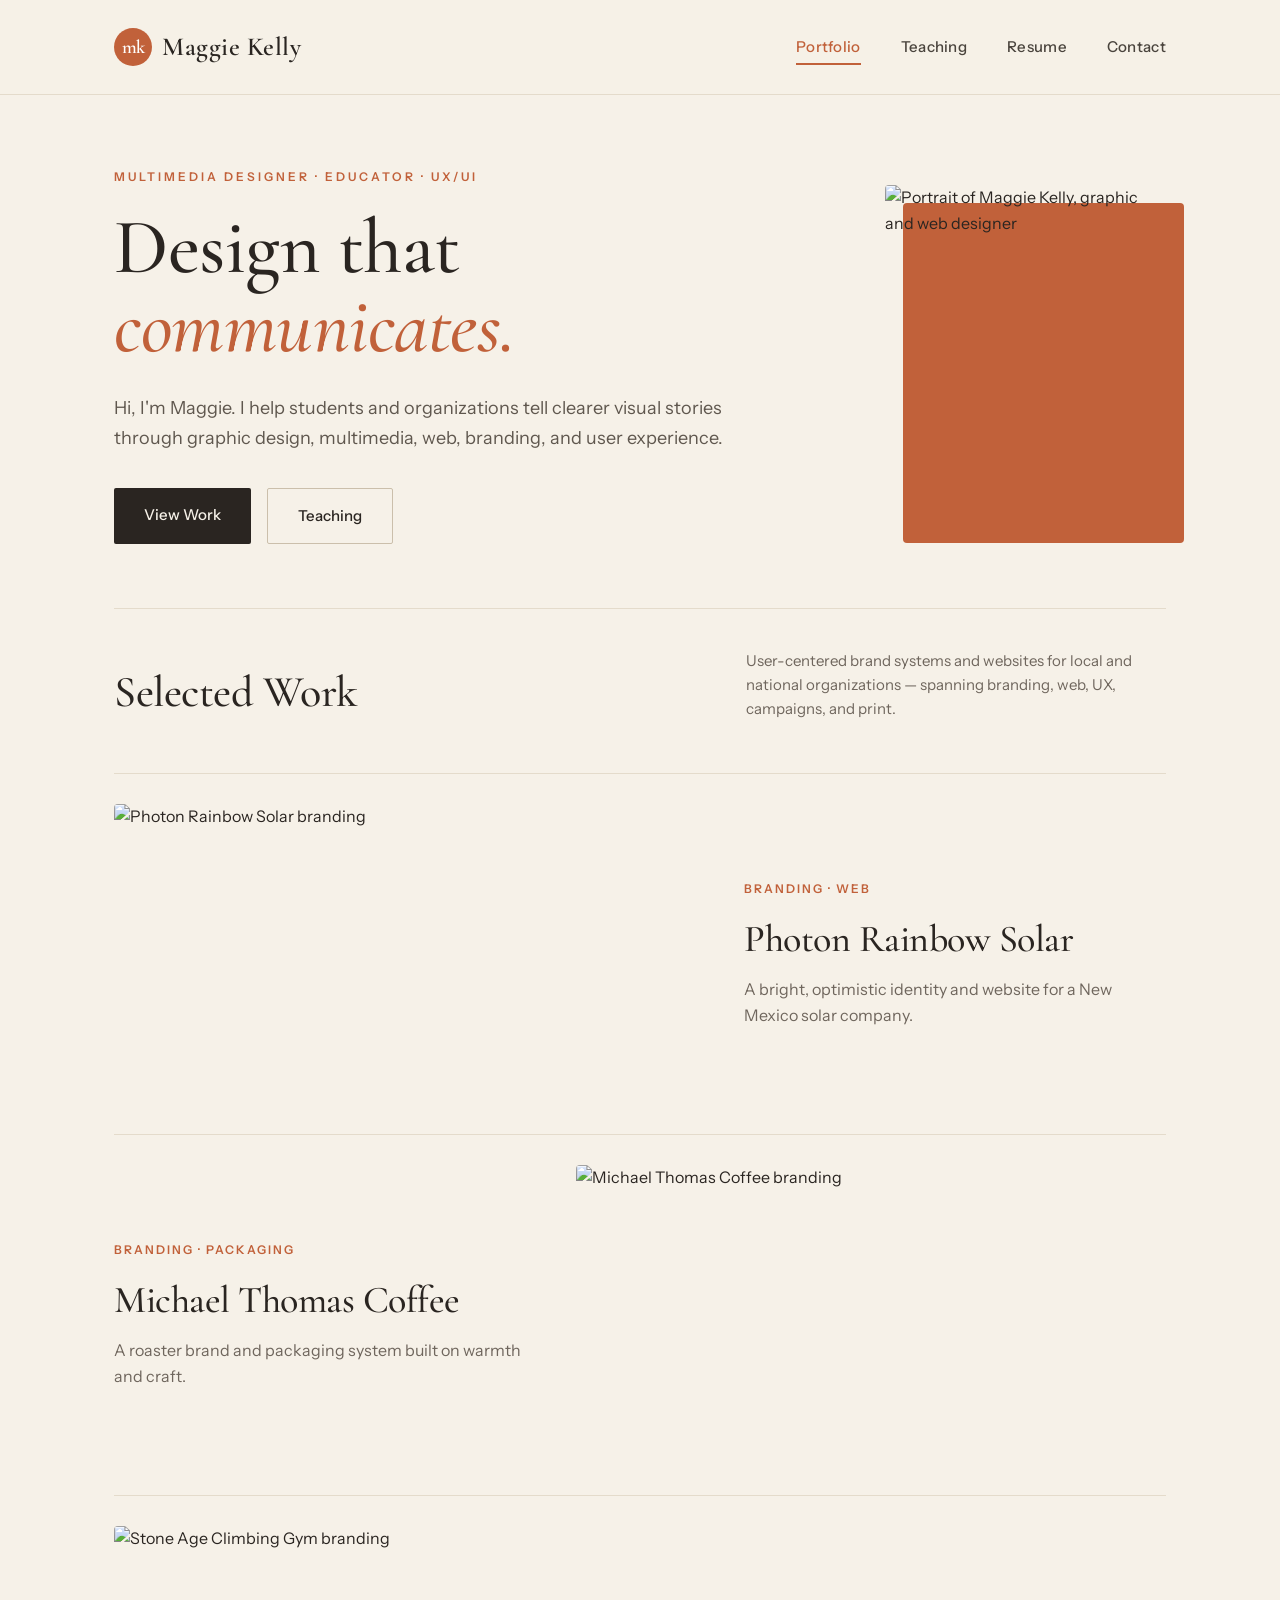
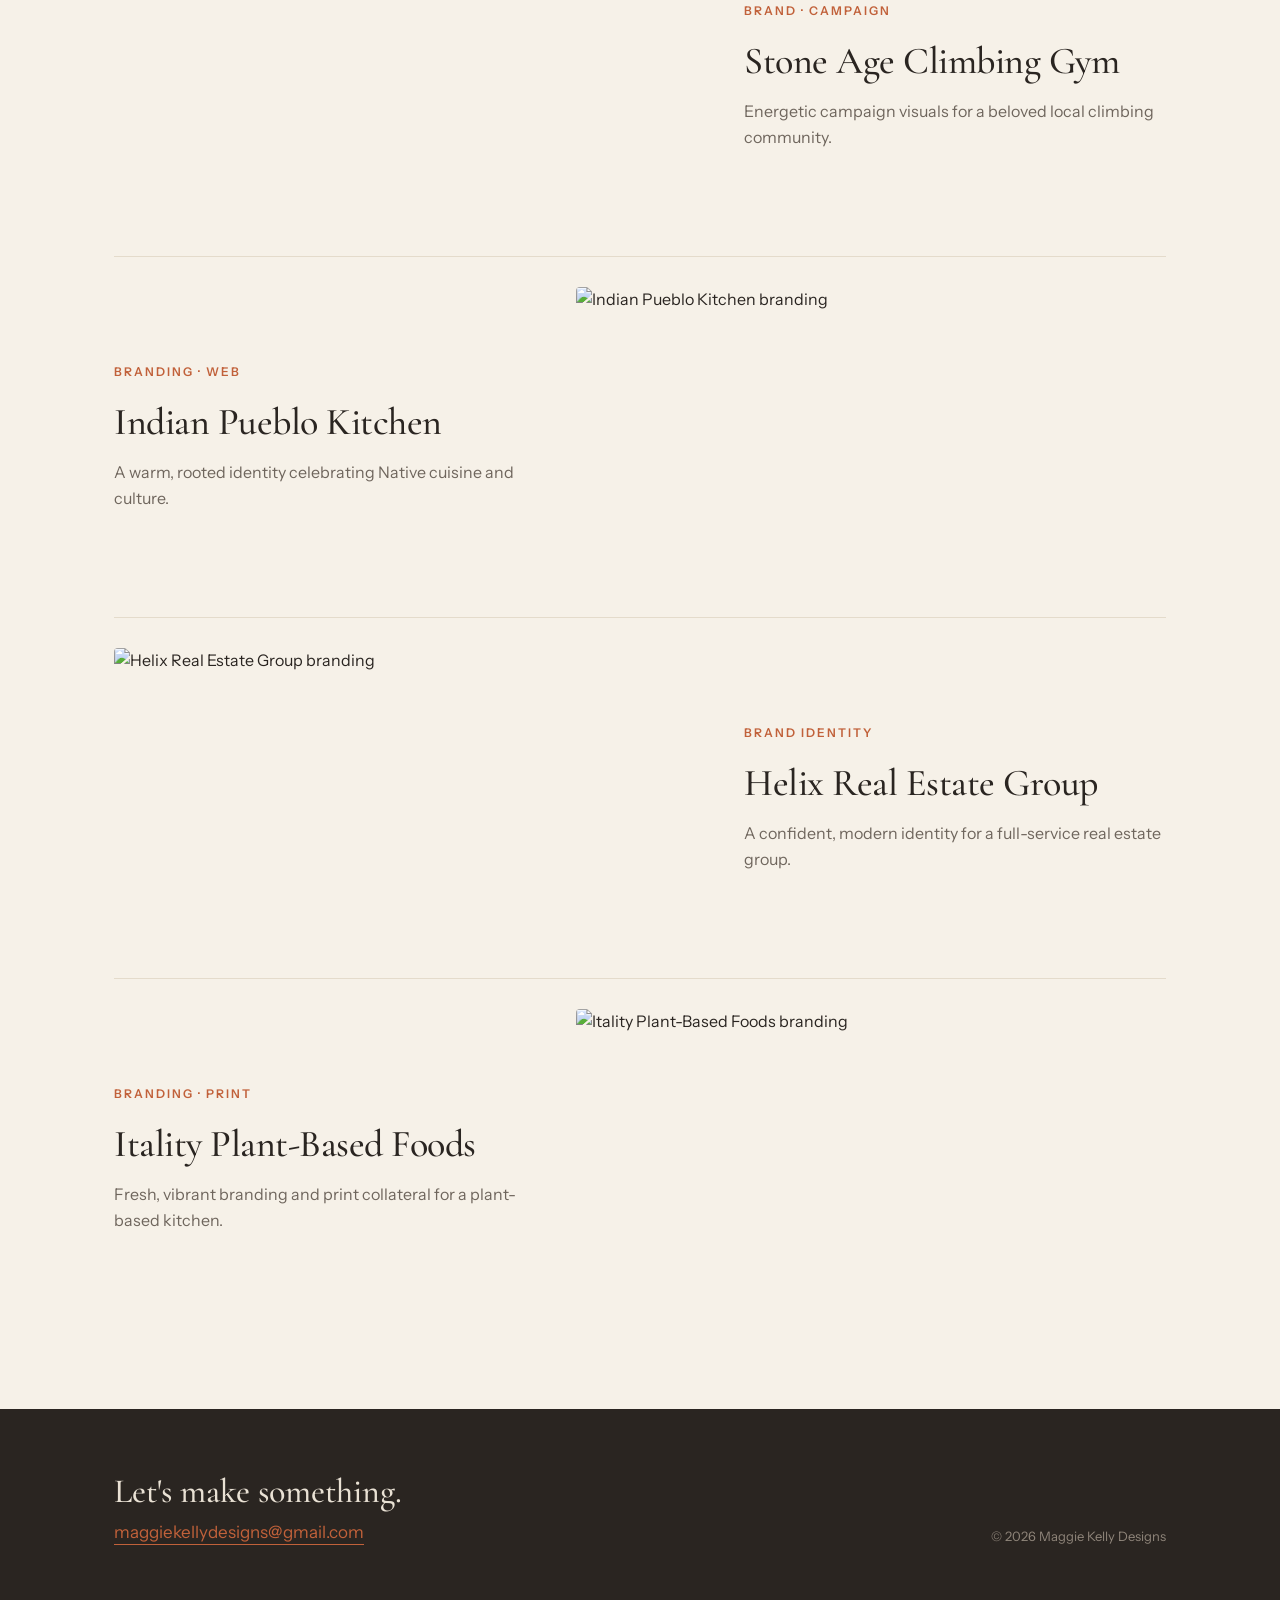
==== index.html @ b463d0c9 "Committing the site" ====
<!DOCTYPE html>
<html lang="en">
<head>
<meta charset="utf-8">
<meta name="viewport" content="width=device-width, initial-scale=1">
<title>Maggie Kelly Designs — Web &amp; Graphic Design</title>
<meta name="description" content="Maggie Kelly is a multimedia designer, graphic design educator, and UX/UI specialist creating user-centered brand systems and websites.">
<link rel="preconnect" href="https://fonts.googleapis.com">
<link rel="preconnect" href="https://fonts.gstatic.com" crossorigin>
<link href="https://fonts.googleapis.com/css2?family=Cormorant+Garamond:ital,wght@0,400;0,500;0,600;0,700;1,400;1,500&family=Instrument+Sans:wght@400;500;600&display=swap" rel="stylesheet">
<link rel="stylesheet" href="css/style.css">
</head>
<body>

<header class="site-header">
  <div class="nav">
    <a class="logo" href="index.html">
      <span class="mark">mk</span>
      <span class="word">Maggie Kelly</span>
    </a>
    <button class="nav-toggle" aria-label="Menu"><span></span><span></span><span></span></button>
    <nav class="nav-links">
      <a href="index.html" class="active">Portfolio</a>
      <a href="teaching.html">Teaching</a>
      <a href="resume.html">Resume</a>
      <a href="contact.html">Contact</a>
    </nav>
  </div>
</header>

<main>
  <!-- HERO -->
  <section class="wrap">
    <div class="hero">
      <div class="hero-copy">
        <div class="eyebrow">Multimedia Designer · Educator · UX/UI</div>
        <h1>Design that<br><span class="italic">communicates.</span></h1>
        <p>Hi, I'm Maggie. I help students and organizations tell clearer visual stories through graphic design, multimedia, web, branding, and user experience.</p>
        <div class="hero-actions">
          <a class="btn btn-dark" href="#work">View Work</a>
          <a class="btn btn-outline" href="teaching.html">Teaching</a>
        </div>
      </div>
      <div class="hero-photo">
        <div class="block"></div>
        <img src="https://maggiekellydesigns.com/wp-content/uploads/2025/11/maggoe-kelly-proffile-pic.jpeg" alt="Portrait of Maggie Kelly, graphic and web designer">
      </div>
    </div>
  </section>

  <!-- WORK -->
  <section class="wrap" id="work">
    <div class="work-head">
      <h2>Selected Work</h2>
      <p>User-centered brand systems and websites for local and national organizations — spanning branding, web, UX, campaigns, and print.</p>
    </div>
    <div class="work-list">

      <a class="work-row left" href="photon-rainbow-solar.html">
        <img src="https://maggiekellydesigns.com/wp-content/uploads/2025/06/pr_portfolio-link-images.png" alt="Photon Rainbow Solar branding">
        <div class="txt"><div class="tag">Branding · Web</div><h3>Photon Rainbow Solar</h3><p>A bright, optimistic identity and website for a New Mexico solar company.</p></div>
      </a>

      <a class="work-row right" href="michael-thomas-coffee.html">
        <div class="txt"><div class="tag">Branding · Packaging</div><h3>Michael Thomas Coffee</h3><p>A roaster brand and packaging system built on warmth and craft.</p></div>
        <img src="https://maggiekellydesigns.com/wp-content/uploads/2025/06/mtc_portfolio-link-images2.png" alt="Michael Thomas Coffee branding">
      </a>

      <a class="work-row left" href="stone-age-climbing-gym.html">
        <img src="https://maggiekellydesigns.com/wp-content/uploads/2025/06/sa-cover-image.png" alt="Stone Age Climbing Gym branding">
        <div class="txt"><div class="tag">Brand · Campaign</div><h3>Stone Age Climbing Gym</h3><p>Energetic campaign visuals for a beloved local climbing community.</p></div>
      </a>

      <a class="work-row right" href="indian-pueblo-kitchen.html">
        <div class="txt"><div class="tag">Branding · Web</div><h3>Indian Pueblo Kitchen</h3><p>A warm, rooted identity celebrating Native cuisine and culture.</p></div>
        <img src="https://maggiekellydesigns.com/wp-content/uploads/2025/06/ipk_portfolio-link-images4.png" alt="Indian Pueblo Kitchen branding">
      </a>

      <a class="work-row left" href="helix-real-estate-group.html">
        <img src="https://maggiekellydesigns.com/wp-content/uploads/2025/06/helix-cover-image.png" alt="Helix Real Estate Group branding">
        <div class="txt"><div class="tag">Brand Identity</div><h3>Helix Real Estate Group</h3><p>A confident, modern identity for a full-service real estate group.</p></div>
      </a>

      <a class="work-row right" href="itality-plant-based-foods.html">
        <div class="txt"><div class="tag">Branding · Print</div><h3>Itality Plant-Based Foods</h3><p>Fresh, vibrant branding and print collateral for a plant-based kitchen.</p></div>
        <img src="https://maggiekellydesigns.com/wp-content/uploads/2025/06/itality_portfolio-link-images3.png" alt="Itality Plant-Based Foods branding">
      </a>

    </div>
  </section>
</main>

<footer class="site-footer">
  <div class="footer-inner">
    <div>
      <div class="big">Let's make something.</div>
      <a class="email" href="mailto:maggiekellydesigns@gmail.com">maggiekellydesigns@gmail.com</a>
    </div>
    <div class="footer-copy">© 2026 Maggie Kelly Designs</div>
  </div>
</footer>

<script src="js/main.js"></script>
</body>
</html>
---- css/style.css ----
/* ===== Maggie Kelly Designs — shared styles ===== */
:root{
  --cream:#F6F1E8;
  --cream-2:#EFE8DA;
  --ink:#2a2521;
  --muted:#5f574e;
  --muted-2:#6f665d;
  --clay:#C1613A;
  --clay-dark:#a44f2d;
  --divider:#E4DBCB;
  --serif:'Cormorant Garamond',Georgia,serif;
  --sans:'Instrument Sans',system-ui,sans-serif;
  --wrap:1180px;
}
*{box-sizing:border-box;}
html{scroll-behavior:smooth;}
body{
  margin:0;
  font-family:var(--sans);
  color:var(--ink);
  background:var(--cream);
  line-height:1.6;
  -webkit-font-smoothing:antialiased;
}
img{max-width:100%;display:block;}
a{color:inherit;text-decoration:none;transition:color .12s ease;}
h1,h2,h3{font-family:var(--serif);font-weight:500;letter-spacing:-0.5px;margin:0;}
.wrap{max-width:var(--wrap);margin:0 auto;padding:0 64px;}
.eyebrow{font-size:12px;letter-spacing:3px;text-transform:uppercase;color:var(--clay);font-weight:600;}
.italic{font-style:italic;color:var(--clay);}

/* buttons */
.btn{display:inline-block;padding:15px 30px;border-radius:2px;font-size:15px;font-weight:500;font-family:var(--sans);cursor:pointer;border:none;transition:background .12s ease,color .12s ease,opacity .12s ease;}
.btn-dark{background:var(--ink);color:var(--cream);}
.btn-dark:hover{opacity:.88;}
.btn-outline{border:1px solid #cbbfab;color:var(--ink);background:transparent;}
.btn-outline:hover{background:var(--clay);border-color:var(--clay);color:#fff;}
.btn-clay{background:var(--clay);color:#fff;}
.btn-clay:hover{background:var(--clay-dark);}

/* ===== header ===== */
.site-header{border-bottom:1px solid var(--divider);position:sticky;top:0;background:rgba(246,241,232,.92);backdrop-filter:saturate(1.2);z-index:50;}
.nav{display:flex;align-items:center;justify-content:space-between;padding:26px 64px;max-width:var(--wrap);margin:0 auto;}
.logo{display:flex;align-items:center;gap:10px;}
.logo .mark{display:inline-flex;align-items:center;justify-content:center;width:38px;height:38px;border-radius:50%;background:var(--clay);color:#fff;font-family:var(--serif);font-size:19px;font-weight:600;letter-spacing:-0.5px;}
.logo .word{font-family:var(--serif);font-size:26px;font-weight:600;letter-spacing:.5px;}
.nav-links{display:flex;gap:40px;font-size:15px;font-weight:500;letter-spacing:.3px;align-items:center;}
.nav-links a{color:#4a443d;position:relative;}
.nav-links a:hover{color:var(--clay);}
.nav-links a.active{color:var(--clay);}
.nav-links a.active::after{content:"";position:absolute;left:0;right:0;bottom:-6px;height:2px;background:var(--clay);}
.nav-toggle{display:none;background:none;border:none;cursor:pointer;padding:8px;}
.nav-toggle span{display:block;width:24px;height:2px;background:var(--ink);margin:5px 0;transition:.2s;}

/* ===== footer ===== */
.site-footer{background:var(--ink);color:#e9e1d4;}
.footer-inner{max-width:var(--wrap);margin:0 auto;padding:56px 64px;display:flex;justify-content:space-between;align-items:flex-end;gap:30px;flex-wrap:wrap;}
.footer-inner .big{font-family:var(--serif);font-size:34px;font-weight:500;}
.footer-inner .email{color:var(--clay);font-size:17px;border-bottom:1px solid var(--clay);padding-bottom:2px;}
.footer-inner .email:hover{color:#fff;border-color:#fff;}
.footer-copy{font-size:13px;color:#8f857a;}

/* ===== home hero ===== */
.hero{display:grid;grid-template-columns:2.6fr 1fr;gap:40px;padding:72px 0 64px;align-items:center;}
.hero .eyebrow{margin-bottom:22px;}
.hero h1{font-weight:500;font-size:78px;line-height:1.02;margin-bottom:26px;}
.hero p{font-size:18px;line-height:1.7;color:var(--muted);max-width:640px;margin:0 0 34px;}
.hero-actions{display:flex;gap:16px;flex-wrap:wrap;}
.hero-photo{position:relative;}
.hero-photo .block{position:absolute;inset:18px -18px -18px 18px;background:var(--clay);border-radius:4px;}
.hero-photo img{position:relative;width:100%;height:340px;object-fit:cover;border-radius:4px;}

/* ===== work rows ===== */
.work-head{padding:40px 0 20px;display:flex;align-items:flex-end;justify-content:space-between;border-top:1px solid var(--divider);gap:30px;flex-wrap:wrap;}
.work-head h2{font-size:44px;}
.work-head p{margin:0 0 6px;max-width:420px;color:var(--muted-2);font-size:15px;}
.work-list{padding:26px 0 70px;}
.work-row{display:grid;gap:40px;align-items:center;padding:30px 0;border-top:1px solid var(--divider);}
.work-row.left{grid-template-columns:1.4fr 1fr;}
.work-row.right{grid-template-columns:1fr 1.4fr;}
.work-row img{width:100%;height:300px;object-fit:cover;border-radius:4px;transition:transform .2s cubic-bezier(.2,.8,.2,1);}
.work-row:hover img{transform:scale(1.015);}
.work-row h3{font-size:38px;margin:10px 0 8px;}
.work-row .tag{font-size:12px;letter-spacing:2px;text-transform:uppercase;color:var(--clay);font-weight:600;}
.work-row p{margin:0;color:var(--muted-2);}

/* ===== generic page hero ===== */
.page-hero{padding:80px 0 56px;border-bottom:1px solid var(--divider);}
.page-hero .eyebrow{margin-bottom:20px;}
.page-hero h1{font-size:68px;line-height:1.04;max-width:820px;}
.page-hero p{font-size:19px;color:var(--muted);max-width:680px;margin:26px 0 0;line-height:1.7;}

/* ===== teaching ===== */
.section{padding:64px 0;}
.section-title{font-size:40px;margin-bottom:8px;}
.grid-3{display:grid;grid-template-columns:repeat(3,1fr);gap:34px;margin-top:36px;}
.card{background:#fff;border-radius:10px;padding:34px;box-shadow:0 8px 10px rgba(0,0,0,.08);}
.card .n{font-family:var(--serif);font-size:44px;color:var(--clay);line-height:1;}
.card h3{font-size:26px;margin:14px 0 8px;}
.card p{margin:0;color:var(--muted-2);font-size:15px;}
.teach-list{margin-top:36px;border-top:1px solid var(--divider);}
.teach-item{display:grid;grid-template-columns:1fr 2fr;gap:40px;padding:30px 0;border-bottom:1px solid var(--divider);}
.teach-item h3{font-size:28px;}
.teach-item .role{color:var(--clay);font-weight:600;font-size:13px;letter-spacing:1.5px;text-transform:uppercase;margin-top:6px;}
.teach-item p{margin:0;color:var(--muted-2);}

/* ===== resume ===== */
.resume-frame{background:#fff;border-radius:10px;box-shadow:0 8px 10px rgba(0,0,0,.10);padding:24px;margin:48px 0 0;}
.resume-frame img{width:100%;border-radius:4px;}
.resume-actions{display:flex;gap:16px;margin-top:32px;flex-wrap:wrap;}

/* ===== contact ===== */
.contact-grid{display:grid;grid-template-columns:1fr 1.1fr;gap:72px;padding:64px 0;align-items:start;}
.contact-info h2{font-size:40px;margin-bottom:18px;}
.contact-info p{color:var(--muted);font-size:17px;max-width:400px;}
.contact-info .email{color:var(--clay);font-size:20px;font-family:var(--serif);border-bottom:1px solid var(--clay);padding-bottom:2px;}
.contact-info .email:hover{color:var(--ink);}
.contact-meta{margin-top:40px;font-size:14px;color:var(--muted-2);}
.form label{display:block;font-size:13px;letter-spacing:1px;text-transform:uppercase;font-weight:600;color:var(--muted);margin:0 0 8px;}
.form .field{margin-bottom:24px;}
.form input,.form textarea{width:100%;font-family:var(--sans);font-size:16px;color:var(--ink);background:#fff;border:1px solid #d8cdba;border-radius:2px;padding:14px 16px;transition:border-color .12s ease;}
.form input:focus,.form textarea:focus{outline:none;border-color:var(--clay);}
.form textarea{min-height:150px;resize:vertical;}
.form-note{font-size:13px;color:var(--muted-2);margin-top:14px;}

/* ===== portfolio detail ===== */
.crumb{display:flex;align-items:center;gap:10px;padding:22px 0 0;font-size:13px;letter-spacing:.5px;color:var(--muted-2);}
.crumb a:hover{color:var(--clay);}
.project-intro{padding:12px 0 8px;max-width:820px;}
.project-intro p{font-size:18px;line-height:1.8;color:var(--muted);margin:0 0 22px;}
.gallery{display:flex;flex-direction:column;gap:28px;padding:24px 0 8px;}
.gallery img{width:100%;height:auto;border-radius:8px;box-shadow:0 8px 10px rgba(0,0,0,.10);background:#fff;}
.project-divider{border:none;border-top:1px solid var(--divider);margin:44px 0;}
.detail-lists{display:grid;grid-template-columns:1fr 1fr;gap:56px;padding:44px 0 8px;border-top:1px solid var(--divider);margin-top:44px;}
.detail-lists h3{font-size:14px;letter-spacing:2px;text-transform:uppercase;color:var(--clay);font-weight:600;font-family:var(--sans);margin-bottom:18px;}
.chip-list{display:flex;flex-wrap:wrap;gap:10px;}
.chip{font-size:14px;color:var(--ink);background:#fff;border:1px solid #E4DBCB;border-radius:999px;padding:8px 16px;}
.project-nav{display:flex;justify-content:space-between;align-items:center;gap:20px;padding:56px 0 80px;flex-wrap:wrap;}
.project-nav a{display:inline-flex;flex-direction:column;gap:4px;font-family:var(--serif);font-size:24px;font-weight:600;}
.project-nav a:hover{color:var(--clay);}
.project-nav .dir{font-family:var(--sans);font-size:12px;letter-spacing:2px;text-transform:uppercase;color:var(--muted-2);font-weight:600;}
.project-nav .next{text-align:right;align-items:flex-end;margin-left:auto;}

@media(max-width:900px){
  .detail-lists{grid-template-columns:1fr;gap:32px;}
  .project-intro p{font-size:16px;}
}

/* ===== responsive ===== */
@media(max-width:900px){
  .wrap,.nav,.footer-inner{padding-left:28px;padding-right:28px;}
  .nav-toggle{display:block;}
  .nav-links{position:absolute;top:100%;left:0;right:0;flex-direction:column;gap:0;background:var(--cream);border-bottom:1px solid var(--divider);padding:0;max-height:0;overflow:hidden;transition:max-height .3s ease;}
  .nav-links.open{max-height:340px;}
  .nav-links a{padding:18px 28px;width:100%;border-top:1px solid var(--divider);}
  .nav-links a.active::after{display:none;}
  .hero{grid-template-columns:1fr;gap:36px;padding:48px 0;}
  .hero h1{font-size:52px;}
  .hero-photo .block{inset:12px -12px -12px 12px;}
  .work-row,.work-row.left,.work-row.right{grid-template-columns:1fr;gap:20px;}
  .work-row .txt{order:2;}
  .work-head h2{font-size:34px;}
  .page-hero h1{font-size:44px;}
  .grid-3{grid-template-columns:1fr;}
  .teach-item{grid-template-columns:1fr;gap:8px;}
  .contact-grid{grid-template-columns:1fr;gap:40px;}
  .footer-inner{flex-direction:column;align-items:flex-start;}
}
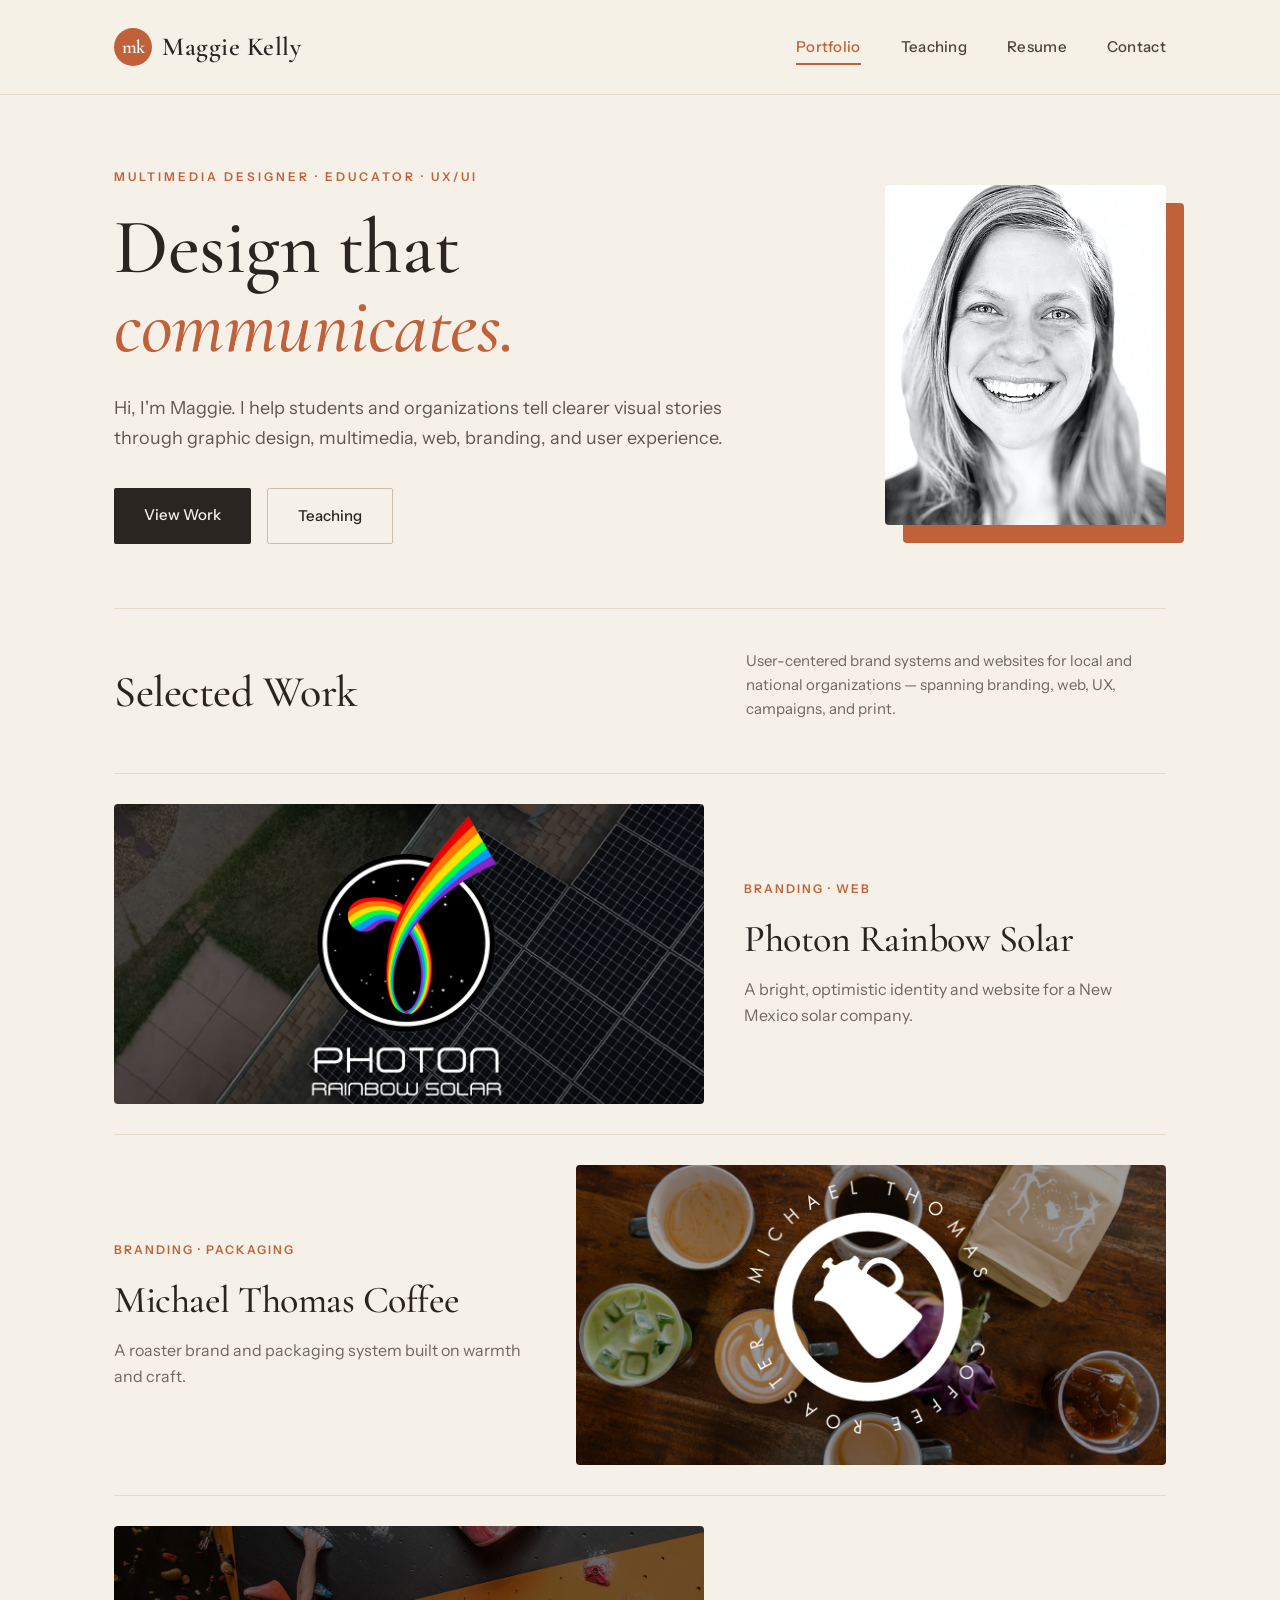
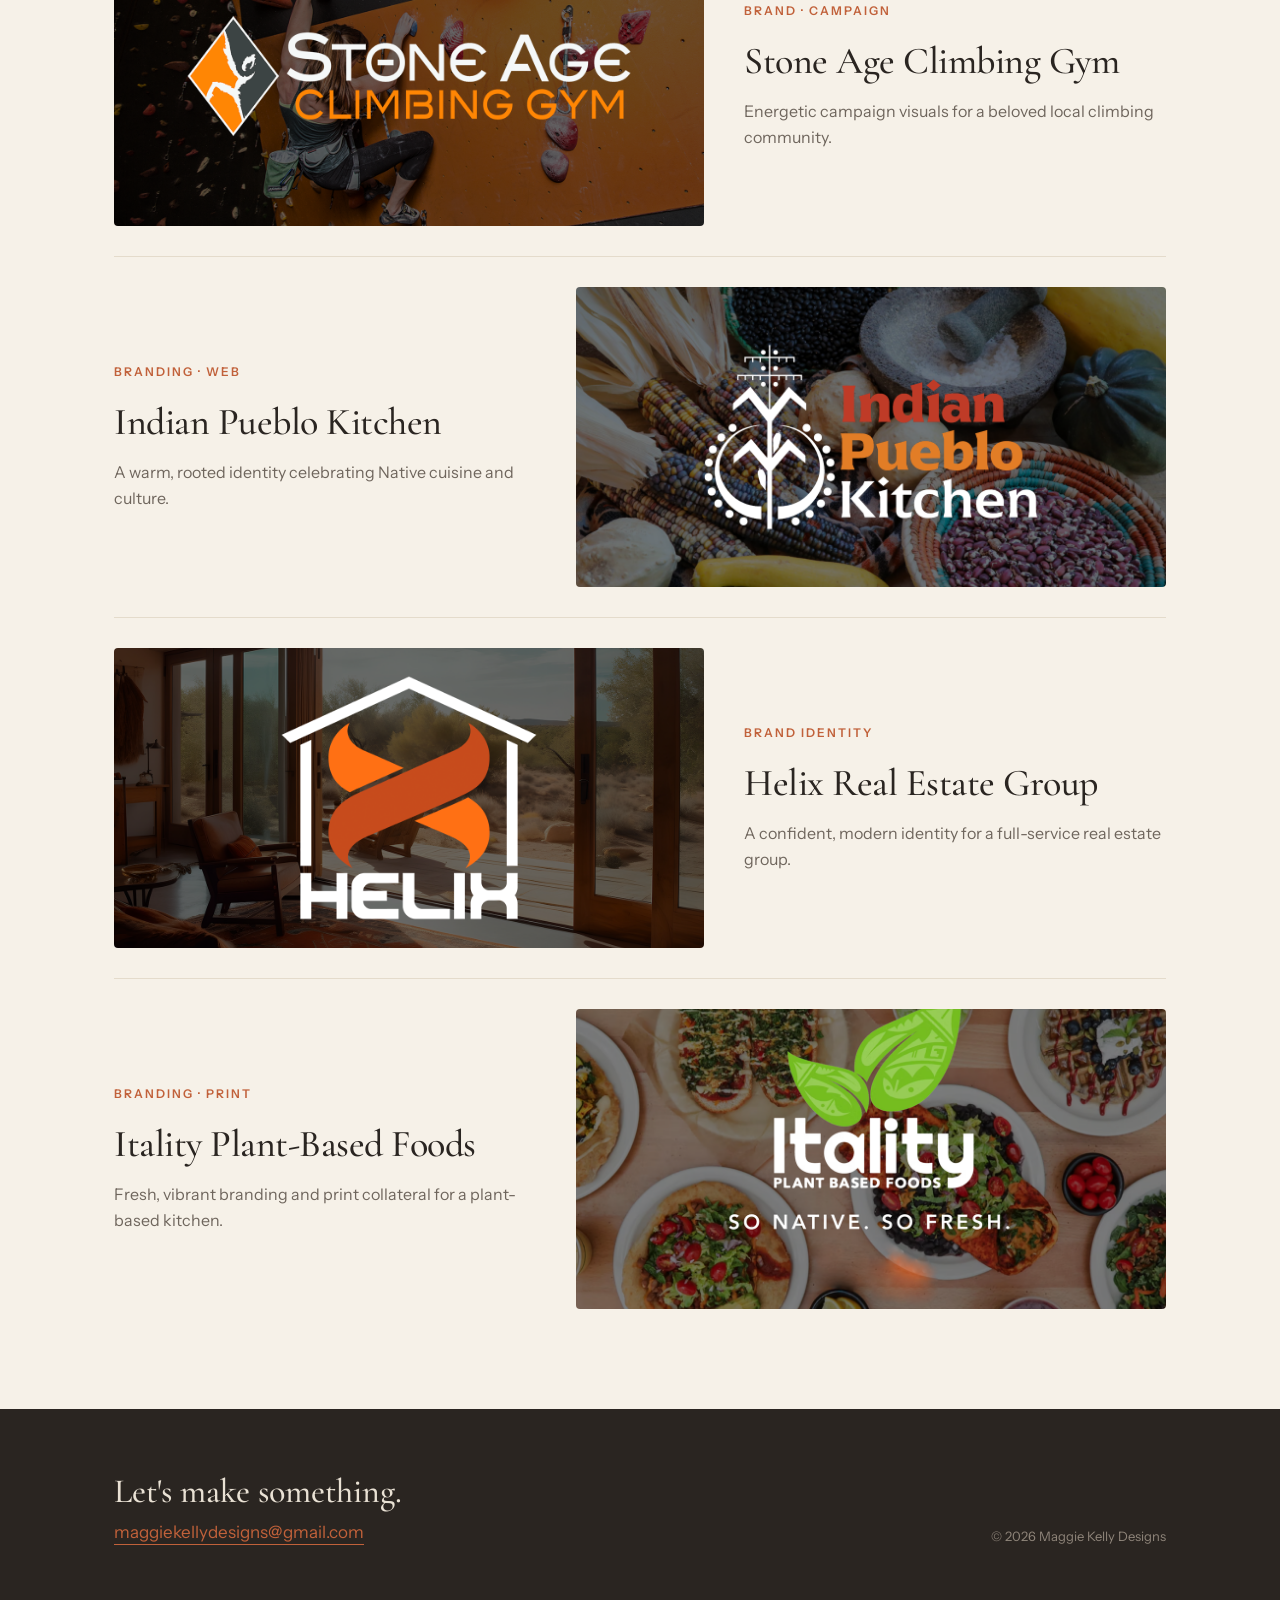
==== commit 1eea8d24: "All local images" ====
--- a/index.html
+++ b/index.html
@@ -43,7 +43,7 @@
       </div>
       <div class="hero-photo">
         <div class="block"></div>
-        <img src="https://maggiekellydesigns.com/wp-content/uploads/2025/11/maggoe-kelly-proffile-pic.jpeg" alt="Portrait of Maggie Kelly, graphic and web designer">
+        <img src="images/maggoe-kelly-proffile-pic.jpeg" alt="Portrait of Maggie Kelly, graphic and web designer">
       </div>
     </div>
   </section>
@@ -57,33 +57,33 @@
     <div class="work-list">
 
       <a class="work-row left" href="photon-rainbow-solar.html">
-        <img src="https://maggiekellydesigns.com/wp-content/uploads/2025/06/pr_portfolio-link-images.png" alt="Photon Rainbow Solar branding">
+        <img src="images/pr_portfolio-link-images.png" alt="Photon Rainbow Solar branding">
         <div class="txt"><div class="tag">Branding · Web</div><h3>Photon Rainbow Solar</h3><p>A bright, optimistic identity and website for a New Mexico solar company.</p></div>
       </a>
 
       <a class="work-row right" href="michael-thomas-coffee.html">
         <div class="txt"><div class="tag">Branding · Packaging</div><h3>Michael Thomas Coffee</h3><p>A roaster brand and packaging system built on warmth and craft.</p></div>
-        <img src="https://maggiekellydesigns.com/wp-content/uploads/2025/06/mtc_portfolio-link-images2.png" alt="Michael Thomas Coffee branding">
+        <img src="images/mtc_portfolio-link-images2.png" alt="Michael Thomas Coffee branding">
       </a>
 
       <a class="work-row left" href="stone-age-climbing-gym.html">
-        <img src="https://maggiekellydesigns.com/wp-content/uploads/2025/06/sa-cover-image.png" alt="Stone Age Climbing Gym branding">
+        <img src="images/sa-cover-image.png" alt="Stone Age Climbing Gym branding">
         <div class="txt"><div class="tag">Brand · Campaign</div><h3>Stone Age Climbing Gym</h3><p>Energetic campaign visuals for a beloved local climbing community.</p></div>
       </a>
 
       <a class="work-row right" href="indian-pueblo-kitchen.html">
         <div class="txt"><div class="tag">Branding · Web</div><h3>Indian Pueblo Kitchen</h3><p>A warm, rooted identity celebrating Native cuisine and culture.</p></div>
-        <img src="https://maggiekellydesigns.com/wp-content/uploads/2025/06/ipk_portfolio-link-images4.png" alt="Indian Pueblo Kitchen branding">
+        <img src="images/ipk_portfolio-link-images4.png" alt="Indian Pueblo Kitchen branding">
       </a>
 
       <a class="work-row left" href="helix-real-estate-group.html">
-        <img src="https://maggiekellydesigns.com/wp-content/uploads/2025/06/helix-cover-image.png" alt="Helix Real Estate Group branding">
+        <img src="images/helix-cover-image.png" alt="Helix Real Estate Group branding">
         <div class="txt"><div class="tag">Brand Identity</div><h3>Helix Real Estate Group</h3><p>A confident, modern identity for a full-service real estate group.</p></div>
       </a>
 
       <a class="work-row right" href="itality-plant-based-foods.html">
         <div class="txt"><div class="tag">Branding · Print</div><h3>Itality Plant-Based Foods</h3><p>Fresh, vibrant branding and print collateral for a plant-based kitchen.</p></div>
-        <img src="https://maggiekellydesigns.com/wp-content/uploads/2025/06/itality_portfolio-link-images3.png" alt="Itality Plant-Based Foods branding">
+        <img src="images/itality_portfolio-link-images3.png" alt="Itality Plant-Based Foods branding">
       </a>
 
     </div>
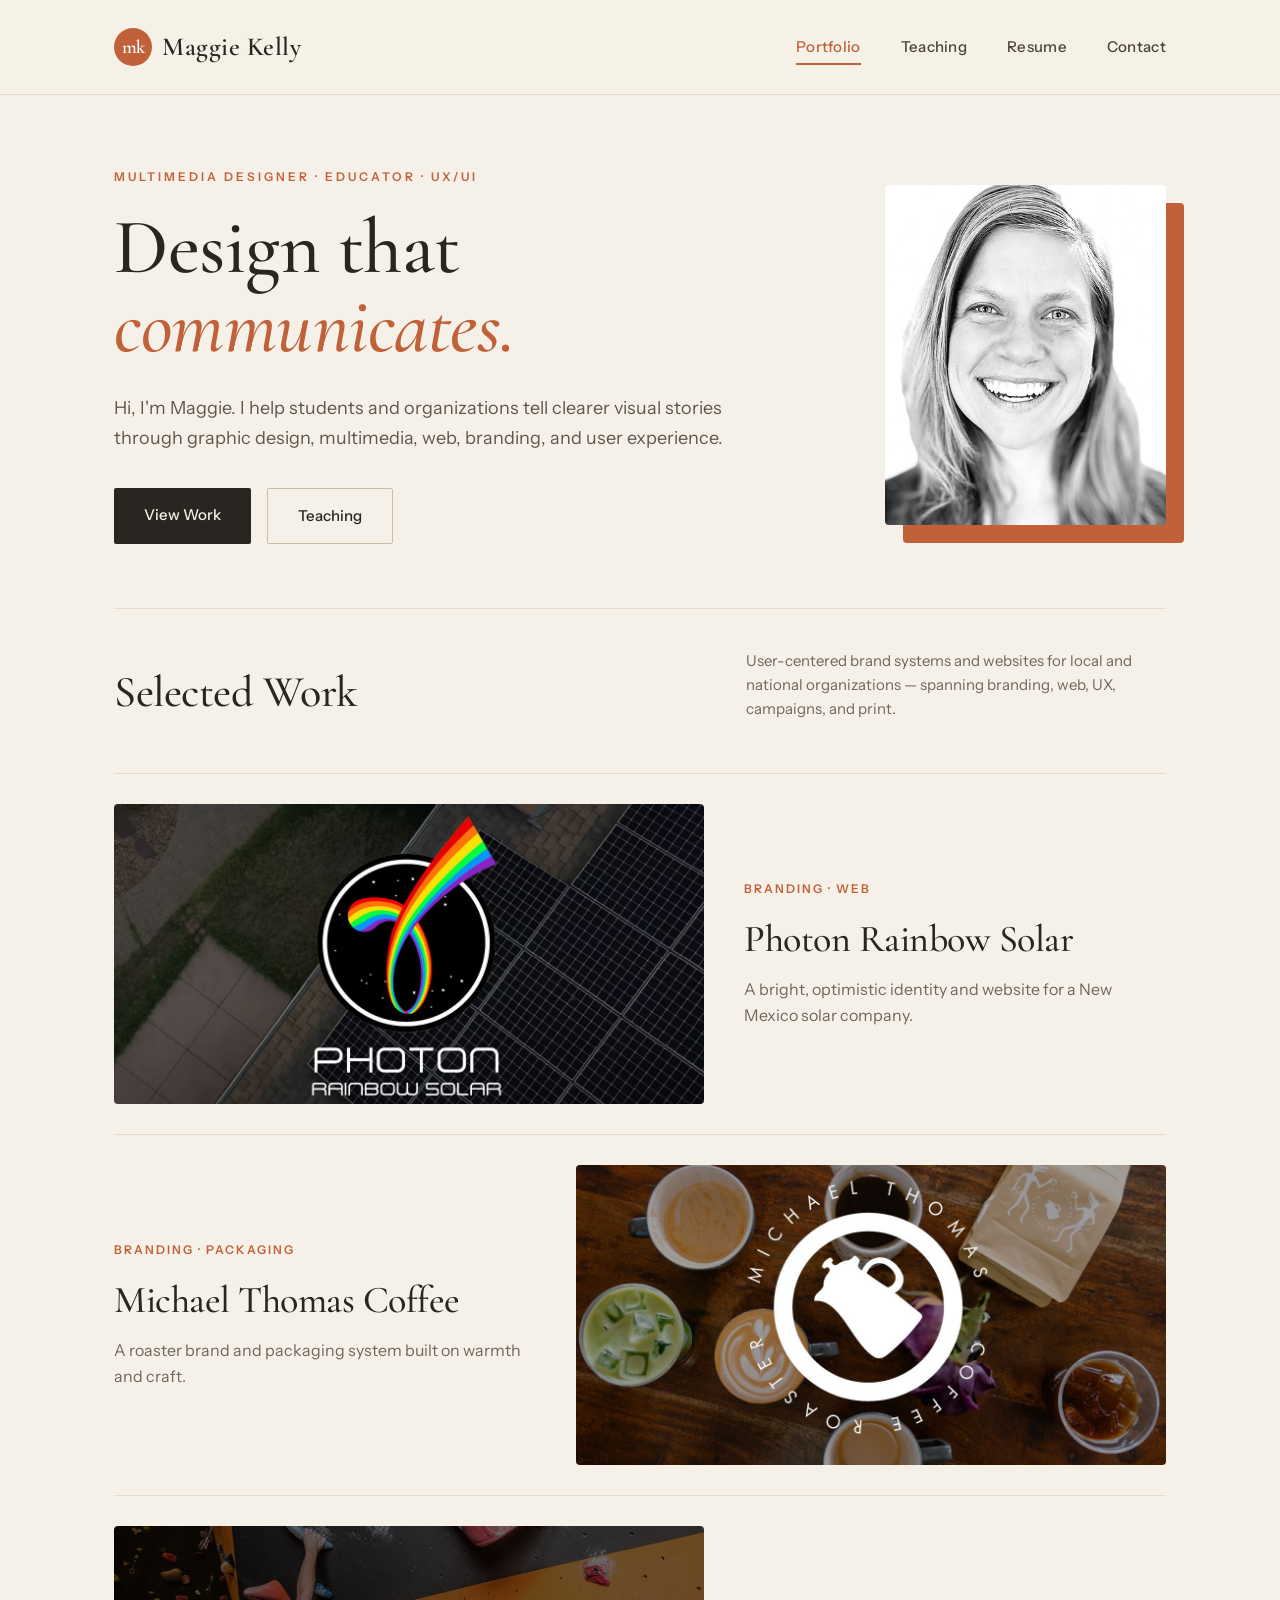
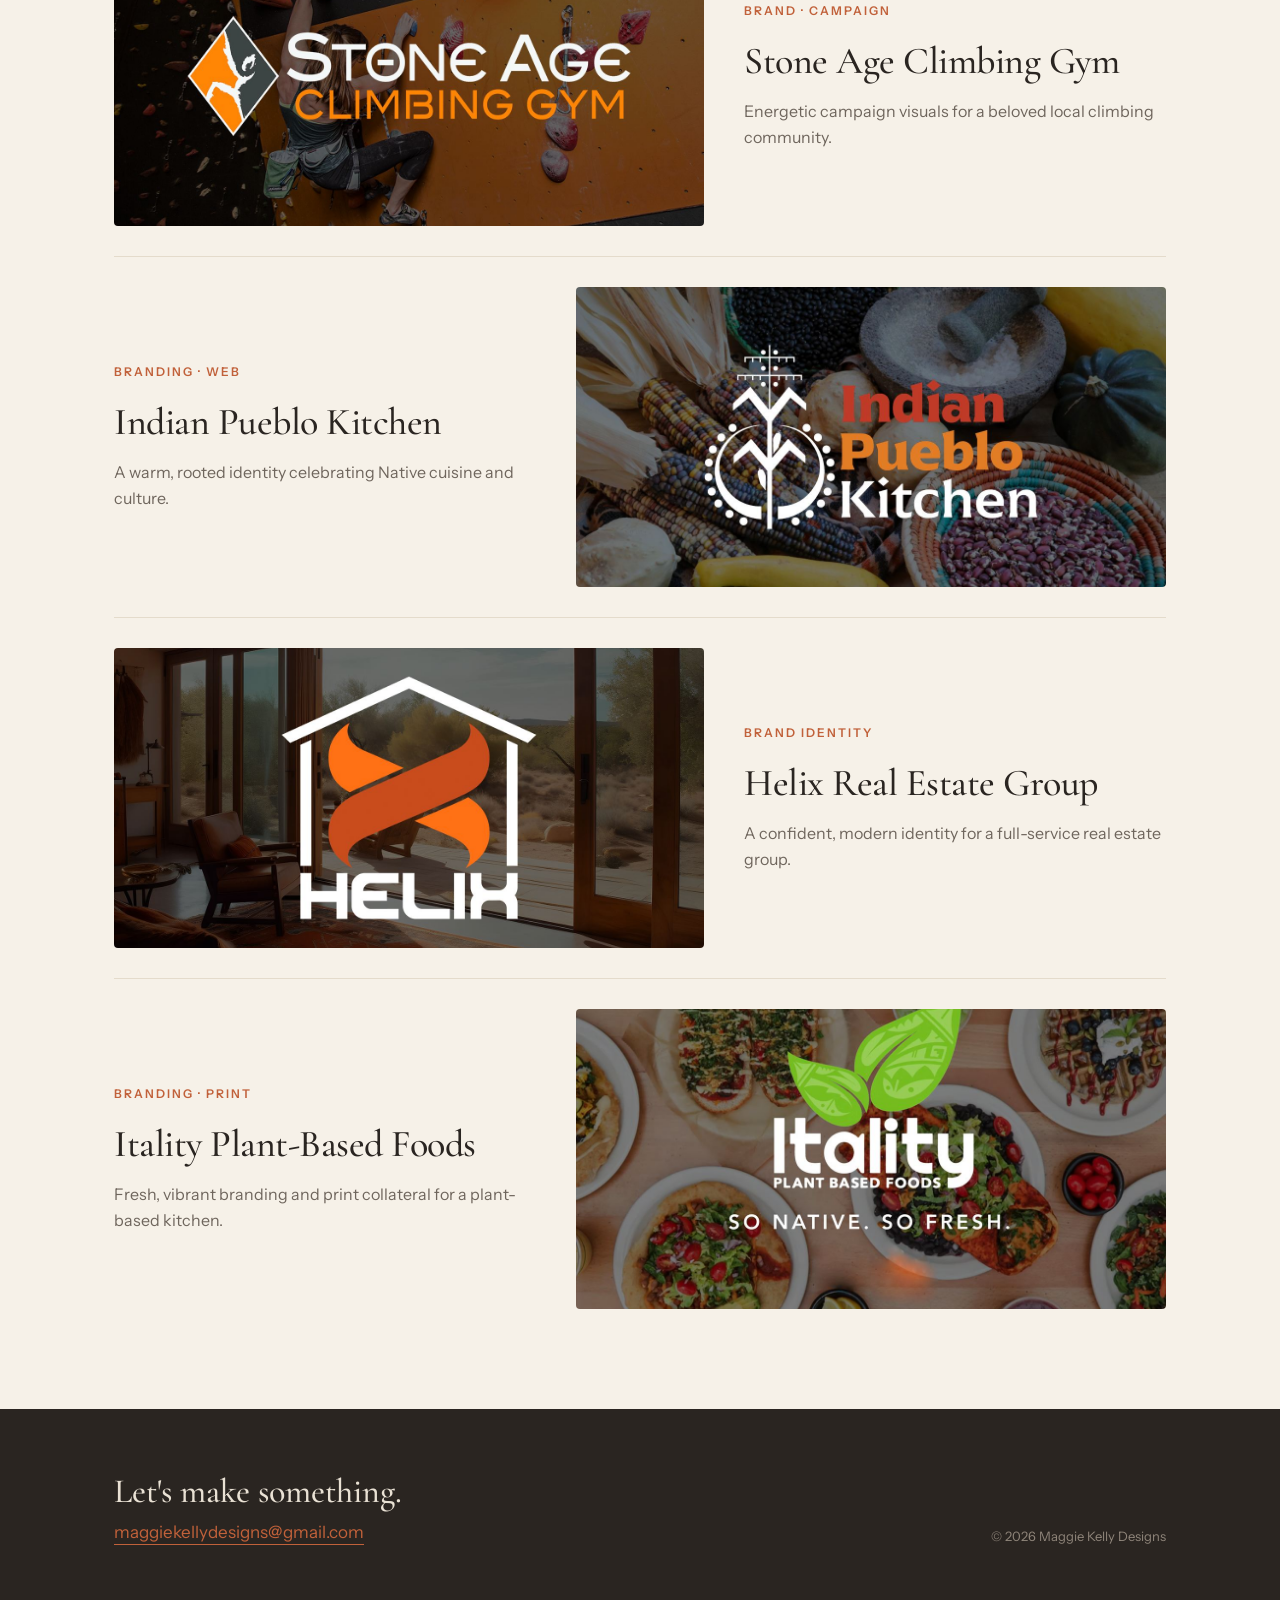
==== commit 203b531c: "All the paths to .jpg" ====
--- a/index.html
+++ b/index.html
@@ -43,7 +43,7 @@
       </div>
       <div class="hero-photo">
         <div class="block"></div>
-        <img src="images/maggoe-kelly-proffile-pic.jpeg" alt="Portrait of Maggie Kelly, graphic and web designer">
+        <img src="images/maggoe-kelly-proffile-pic.jpg" alt="Portrait of Maggie Kelly, graphic and web designer">
       </div>
     </div>
   </section>
@@ -57,33 +57,33 @@
     <div class="work-list">
 
       <a class="work-row left" href="photon-rainbow-solar.html">
-        <img src="images/pr_portfolio-link-images.png" alt="Photon Rainbow Solar branding">
+        <img src="images/pr_portfolio-link-images.jpg" alt="Photon Rainbow Solar branding">
         <div class="txt"><div class="tag">Branding · Web</div><h3>Photon Rainbow Solar</h3><p>A bright, optimistic identity and website for a New Mexico solar company.</p></div>
       </a>
 
       <a class="work-row right" href="michael-thomas-coffee.html">
         <div class="txt"><div class="tag">Branding · Packaging</div><h3>Michael Thomas Coffee</h3><p>A roaster brand and packaging system built on warmth and craft.</p></div>
-        <img src="images/mtc_portfolio-link-images2.png" alt="Michael Thomas Coffee branding">
+        <img src="images/mtc_portfolio-link-images2.jpg" alt="Michael Thomas Coffee branding">
       </a>
 
       <a class="work-row left" href="stone-age-climbing-gym.html">
-        <img src="images/sa-cover-image.png" alt="Stone Age Climbing Gym branding">
+        <img src="images/sa-cover-image.jpg" alt="Stone Age Climbing Gym branding">
         <div class="txt"><div class="tag">Brand · Campaign</div><h3>Stone Age Climbing Gym</h3><p>Energetic campaign visuals for a beloved local climbing community.</p></div>
       </a>
 
       <a class="work-row right" href="indian-pueblo-kitchen.html">
         <div class="txt"><div class="tag">Branding · Web</div><h3>Indian Pueblo Kitchen</h3><p>A warm, rooted identity celebrating Native cuisine and culture.</p></div>
-        <img src="images/ipk_portfolio-link-images4.png" alt="Indian Pueblo Kitchen branding">
+        <img src="images/ipk_portfolio-link-images4.jpg" alt="Indian Pueblo Kitchen branding">
       </a>
 
       <a class="work-row left" href="helix-real-estate-group.html">
-        <img src="images/helix-cover-image.png" alt="Helix Real Estate Group branding">
+        <img src="images/helix-cover-image.jpg" alt="Helix Real Estate Group branding">
         <div class="txt"><div class="tag">Brand Identity</div><h3>Helix Real Estate Group</h3><p>A confident, modern identity for a full-service real estate group.</p></div>
       </a>
 
       <a class="work-row right" href="itality-plant-based-foods.html">
         <div class="txt"><div class="tag">Branding · Print</div><h3>Itality Plant-Based Foods</h3><p>Fresh, vibrant branding and print collateral for a plant-based kitchen.</p></div>
-        <img src="images/itality_portfolio-link-images3.png" alt="Itality Plant-Based Foods branding">
+        <img src="images/itality_portfolio-link-images3.jpg" alt="Itality Plant-Based Foods branding">
       </a>
 
     </div>
